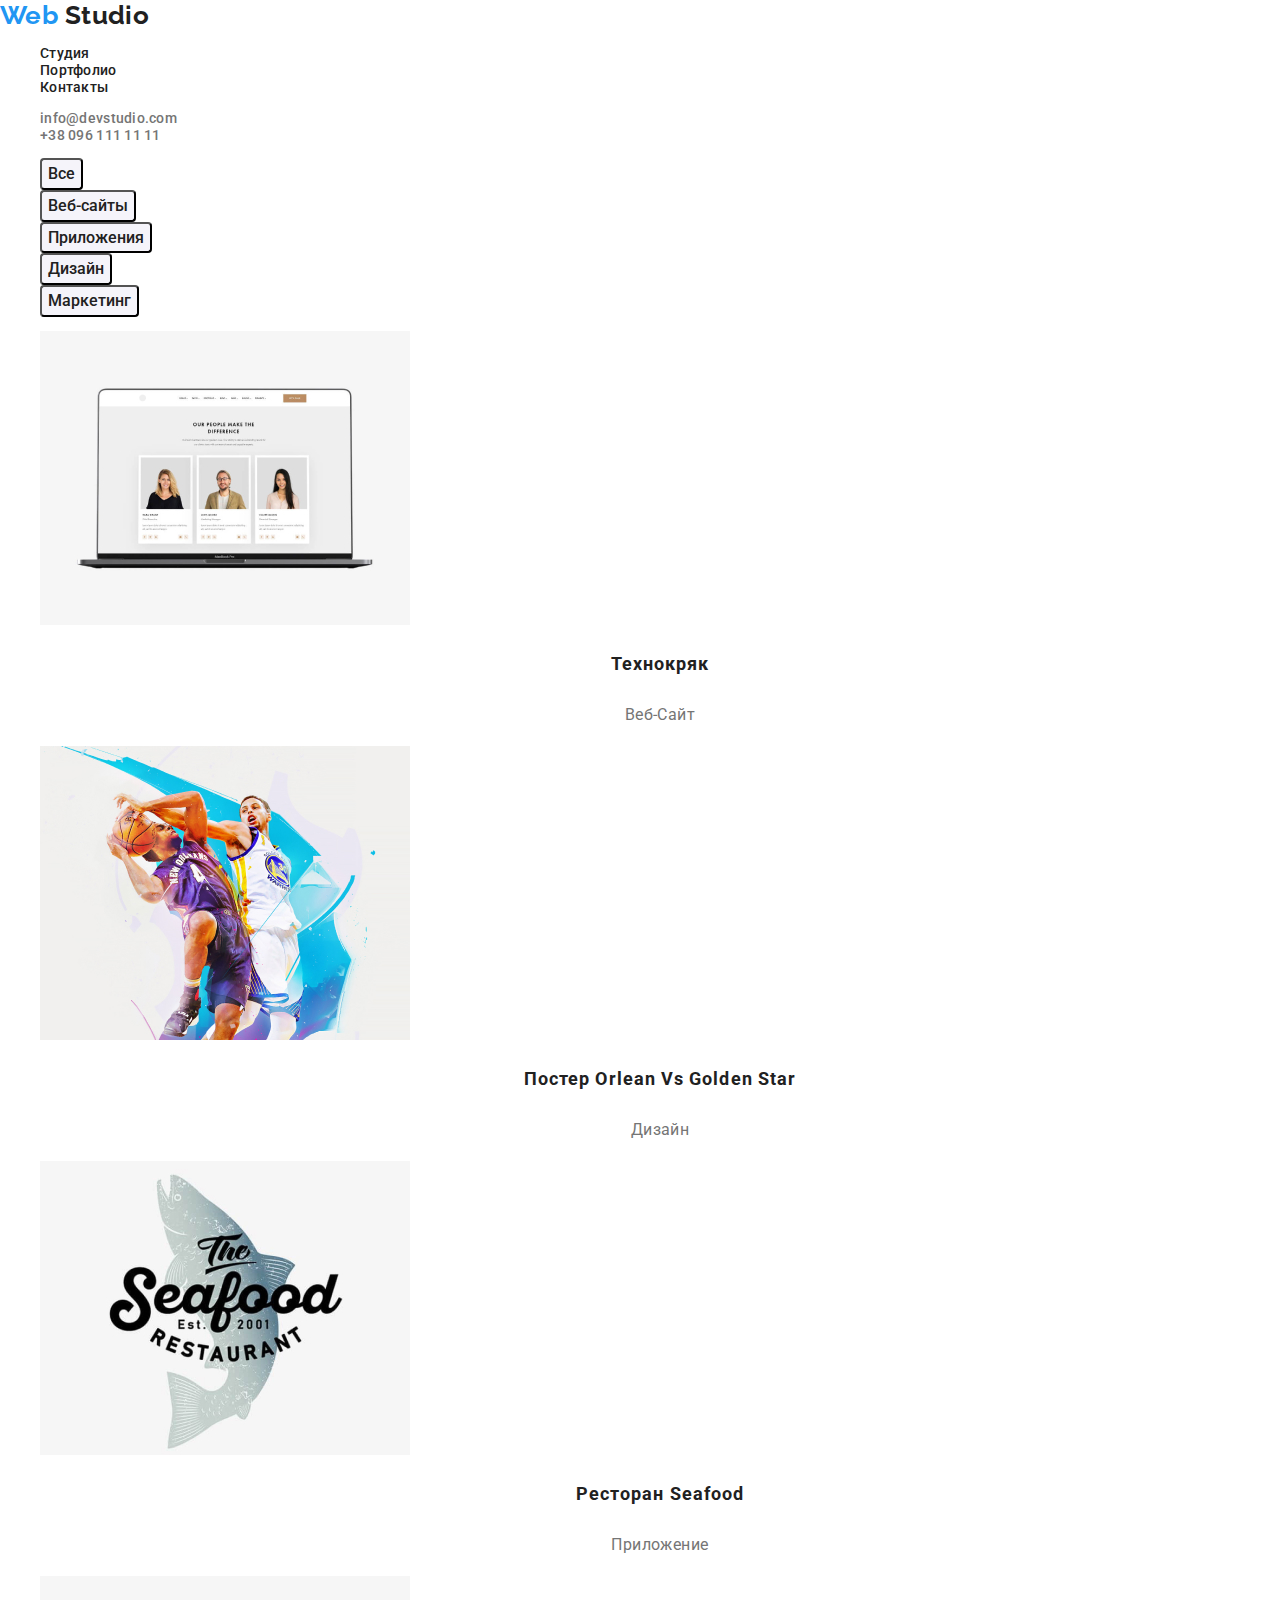
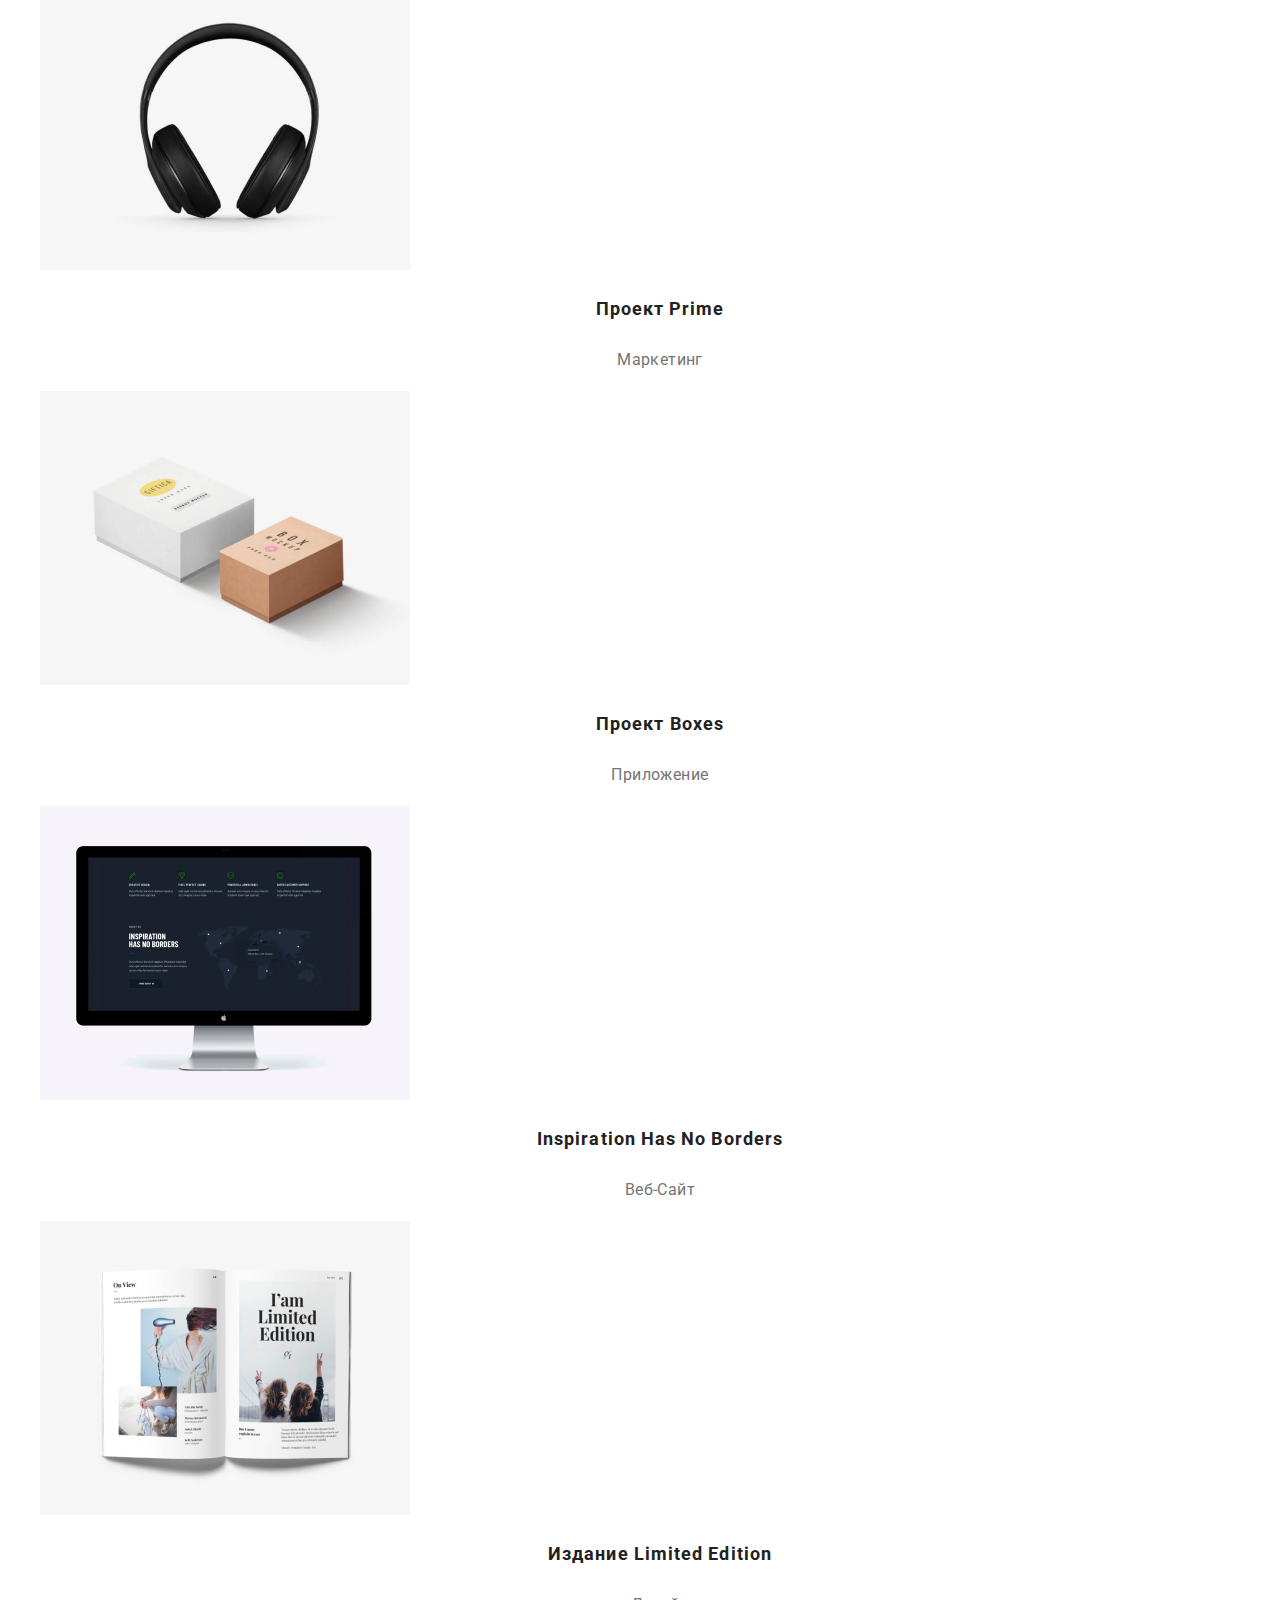
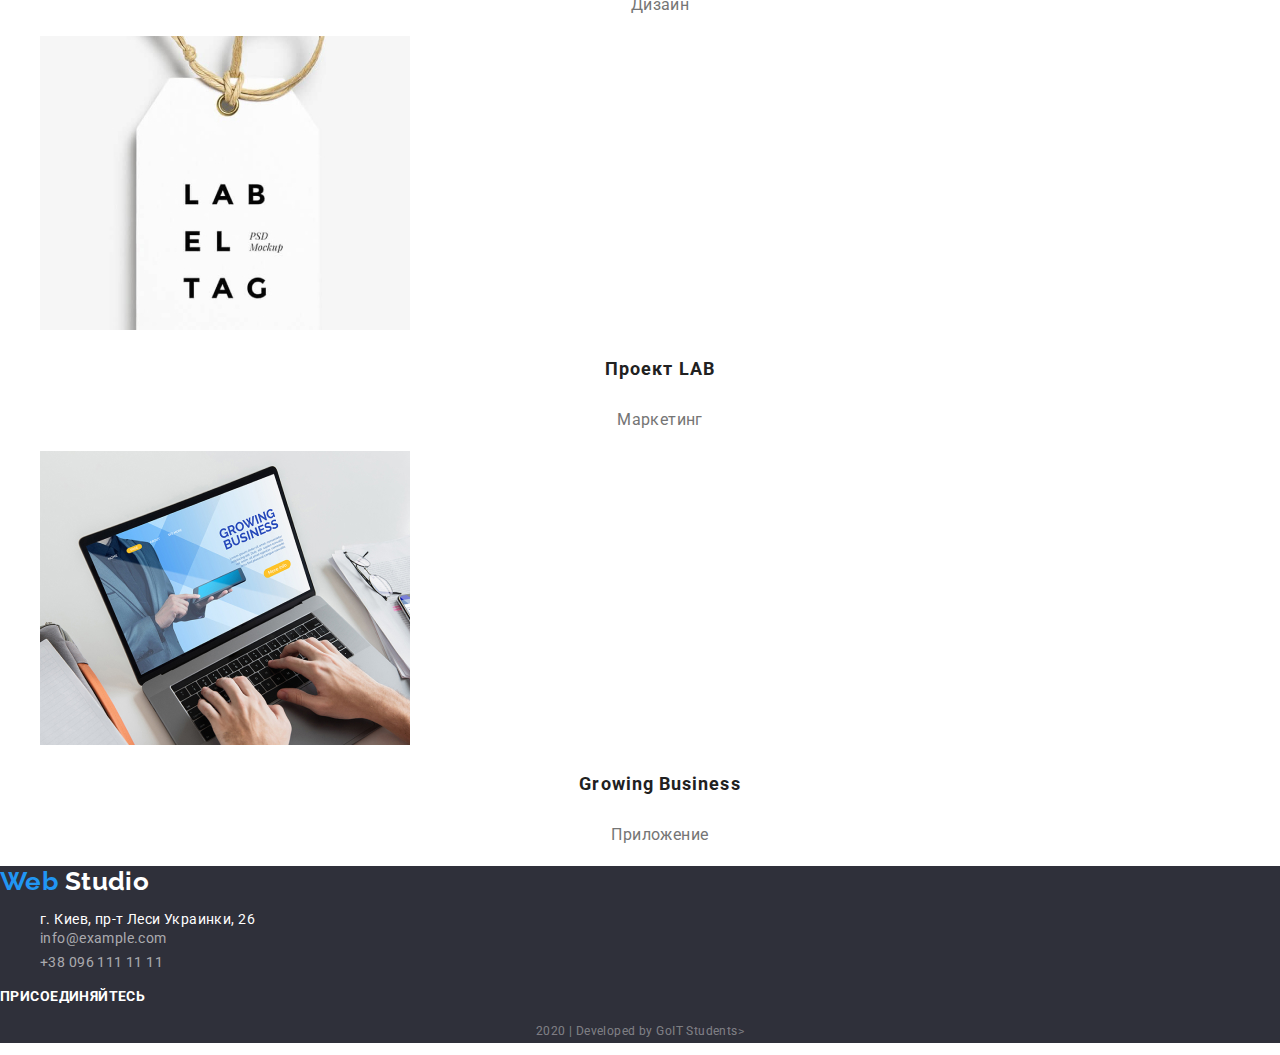
==== portfolio.html @ b961ce10 "Додає вихідну інформацію для створення сторінки" ====
<!DOCTYPE html>
<html lang="ru">
<head>
    <meta charset="UTF-8">
    <meta name="viewport" content="width=device-width, initial-scale=1.0">
    <title>Портфолио</title>
    <link href="https://fonts.googleapis.com/css2?family=Raleway:wght@700&family=Roboto:wght@400;500;700;900&display=swap" rel="stylesheet">
    <link rel="stylesheet" href="./css/normalize.css">
    <link rel="stylesheet" href="./css/styles.css">
</head>
<body>
    <!--header-->
    <header class="header">
        <nav class="navigation">
            <a class="text-logo link" href="./index.html" lang="en">
                Web <span class="text-logo-black">Studio</span>
            </a>
            <ul class="navigation-list list">
                <li>
                    <a class="navigation-list-item link" href="./index.html">Студия</a>
                </li>
                <li>
                    <a class="navigation-list-item link" href="./portfolio.html">Портфолио</a>
                </li>
                <li>
                    <a class="navigation-list-item link" href="">Контакты</a>
                </li>
            </ul>
        </nav>
        <address class="header-address">
            <ul class="header-address-list list">
                <li>
                    <a class="header-address-item link" href="mailto:info@devstudio.com" lang="en">info@devstudio.com</a>
                </li>
                <li>
                    <a class="header-address-item link" href="tel:+380961111111">+38 096 111 11 11</a>
                </li>
            </ul>       
        </address>
    </header>
    <main>
        <!--Портфолио-->
        <section class="portfolio">
            <h1 hidden>Портфолио</h1>
            <ul class="portfolio-btn-list list">
                <li class="portfolio-btn-list-item">
                    <button class="portfolio-btn link" type="button">Все</button>
                </li>
                <li class="portfolio-btn-list-item">
                    <button class="portfolio-btn link" type="button">Веб-сайты</button>
                </li>
                <li class="portfolio-btn-list-item">
                    <button class="portfolio-btn link" type="button">Приложения</button>
                </li>
                <li class="portfolio-btn-list-item">
                    <button class="portfolio-btn link" type="button">Дизайн</button>
                </li>
                <li class="portfolio-btn-list-item">
                    <button class="portfolio-btn link" type="button">Маркетинг</button>
                </li>
            </ul>
            <ul class="portfolio-main-list list">
                <li class="portfolio-main-list-item">
                    <img src="./images-portfolio/main/people.jpg" alt="Команда"/>
                    <p class="portfolio-main-list-item-title">Технокряк</p>
                    <p class="portfolio-main-description">Веб-сайт</p>
                </li>
                <li class="portfolio-main-list-item">
                    <img src="./images-portfolio/main/sport.jpg" alt="Спорт"/>
                    <p class="portfolio-main-list-item-title">Постер <span lang="en">Orlean vs Golden Star</span></p>
                    <p class="portfolio-main-description">Дизайн</p>
                </li>
                <li class="portfolio-main-list-item">
                    <img src="./images-portfolio/main/logo-fish.jpg" alt="Логотип ресторана"/>
                    <p class="portfolio-main-list-item-title">Ресторан <span lang="en">Seafood</span></p>
                    <p class="portfolio-main-description">Приложение</p>
                </li>
                <li class="portfolio-main-list-item">
                    <img src="./images-portfolio/main/headphone.jpg" alt="Наушники"/>
                    <p class="portfolio-main-list-item-title">Проект <span lang="en">Prime</span></p>
                    <p class="portfolio-main-description">Маркетинг</p>
                </li>
                <li class="portfolio-main-list-item">
                    <img src="./images-portfolio/main/boxes.jpg" alt="Коробки"/>
                    <p class="portfolio-main-list-item-title">Проект <span lang="en">Boxes</span></p>
                    <p class="portfolio-main-description">Приложение</p>
                </li>
                <li class="portfolio-main-list-item">
                    <img src="./images-portfolio/main/monitor.jpg" alt="Монитор"/>
                    <p class="portfolio-main-list-item-title" lang="en">Inspiration has no Borders</p>
                    <p class="portfolio-main-description">Веб-сайт</p>
                </li>
                <li class="portfolio-main-list-item">
                    <img src="./images-portfolio/main/book.jpg" alt="Книга"/>
                    <p class="portfolio-main-list-item-title">Издание <span lang="en">Limited Edition</span></p>
                    <p class="portfolio-main-description">Дизайн</p>
                </li>
                <li class="portfolio-main-list-item">
                    <img src="./images-portfolio/main/tag.jpg" alt="Бирка"/>
                    <p class="portfolio-main-list-item-title">Проект <span lang="en">LAB</span></p>
                    <p class="portfolio-main-description">Маркетинг</p>
                </li>
                <li class="portfolio-main-list-item">
                    <img src="./images-portfolio/main/notebook.jpg" alt="Ноутбук"/>
                    <p class="portfolio-main-list-item-title" lang="en">Growing Business</p>
                    <p class="portfolio-main-description">Приложение</p>
                </li>
            </ul>
        </section>
    </main>
    <!--footer-->
    <footer class="footer">
        <div>
            <nav class="footer-navigation">
                <a class="text-logo link" href="./index.html" lang="en">
                    Web <span class="text-logo-white">Studio</span>
                </a>
            </nav>
            <address class="footer-address">
                <ul class="footer-address-list list">
                    <li>
                        г. Киев, пр-т Леси Украинки, 26
                    </li>
                    <li>
                        <a class="footer-address-item link" href="mailto:info@example.com" lang="en">info@example.com</a>
                    </li>
                    <li>
                        <a class="footer-address-item link" href="tel:+380961111111">+38 096 111 11 11</a>
                    </li>
                </ul>
            </address>
        </div>
        <div>
            <p class="footer-social-title">присоединяйтесь</p>
            <ul class="footer-social-list list">
                <li>
                    <a class="social-links-item-link" href="" aria-label="иконка инстаграма"></a>
                </li>
                <li>
                    <a class="social-links-item-link" href="" aria-label="иконка твиттера"></a>
                </li>
                <li>
                    <a class="social-links-item-link" href="" aria-label="иконка фейсбука"></a>
                </li>
                <li>
                    <a class="social-links-item-link" href="" aria-label="иконка ликедина"></a>
                </li>
            </ul>
        </div>
        <p class="footer-basement">2020 | <span lang="en">Developed by GoIT Students</span>></p>        
    </footer>    
</body>
</html>
---- css/styles.css ----
:root {
    --main-font: 'Roboto', sans-serif;
    --description-color: #757575;
    --title-background-light-color: #ffffff;
    --title-dark-color: #212121;
    --accent-color: #2196F3;

}

body {
    background-color: var(--title-background-light-color);
    font-family: var(--main-font);
    font-size: 14px;
    letter-spacing: 0.03em;
    color: var(--description-color);
}

.link {
    text-decoration: none;
}

.list {
    list-style: none;
}

.link:hover,
.link:focus {
    color: var(--accent-color);
}


/* header */

.text-logo {
    font-family: Raleway;
    font-weight: bold;
    font-size: 26px;
    line-height: 1.19;    
    /* identical to box height */
    
    color: var(--accent-color);
}

.text-logo-black {
    color: var(--title-dark-color);
}

.text-logo-white {
    color: var(--title-background-light-color);
}

.navigation-list-item,
.header-address-item {
    font-weight: 500;
    font-style: normal;
    line-height: 1.14;
    letter-spacing: 0.02em;
}

.navigation-list-item {
    color: var(--title-dark-color);
}

.header-address-item {
    color: var(--description-color);
}


/* main */

/* hero */

.hero-title {
    font-weight: 900;
    font-size: 44px;
    line-height: 1.36;
    /* or 136% */
    text-align: center;
    letter-spacing: 0.06em;
    text-transform: uppercase;
    /* color: #ffffff; */
}

.hero-btn {
    font-weight: bold;
    font-size: 16px;
    line-height: 1.87;
    /* identical to box height, or 187% */
    display: flex;
    align-items: center;
    text-align: center;
    letter-spacing: 0.06em;

    background: #188CE8;
    color: var(--title-background-light-color);
}

/* features */

.features-description-title {
    font-weight: bold;
    line-height: 1.14;
    text-transform: uppercase;

    color: var(--title-dark-color);
}

.features-description {
    line-height: 1.71;
    /* or 171% */
}

/* specialization */

.specialization-title,
.team-title,
.customers-title  {
    font-weight: bold;
    font-size: 36px;
    line-height: 1.16;
    text-align: center;

    color: var(--title-dark-color);
}

.specialization-description {
    font-weight: bold;
    line-height: 1.14;
    text-align: center;
    text-transform: uppercase;

    /* color: #FFFFFF; */
}

/* team */

/* team-title подключено к .specialization-title */

.team-member,
.team-position {
    font-size: 16px;
    line-height: 1.18;
    /* identical to box height */
    text-align: center;
    text-transform: capitalize;
}

.team-member {
    font-weight: 500;
    
    color: var(--title-dark-color);
}

/* social-links-item ожидают следующего урока */


/* customers */

/* customers-title подключено к .specialization-title */


/* footer */

.footer {
    background-color: #2F303A;
}

/* text-logo link прописан в header */

.footer-address-list {
    font-style: normal;

    color: var(--title-background-light-color);
}

.footer-address-item {
    line-height: 1.71;
    /* or 171% */

    color: rgba(255, 255, 255, 0.6);
}

.footer-social-title {
    font-weight: bold;
    line-height: 1.14;
    text-transform: uppercase;

    color: var(--title-background-light-color);
}

.footer-basement {
    font-size: 12px;
    line-height: 2;
    /* or 200% */
    text-align: center;
        
    color: rgba(255, 255, 255, 0.4);
}

.portfolio-btn {
    font-weight: 500;
font-size: 16px;
line-height: 1.62;
/* identical to box height, or 162% */
text-align: center;

background: #F5F4FA;
border-radius: 4px;
color: var(--title-dark-color);
}

.portfolio-btn:hover,
.portfolio-btn:focus {
    background: var(--accent-color);
    color: var(--title-background-light-color);
}

.portfolio-main-list-item-title {
    font-weight: bold;
    font-size: 18px;
    line-height: 2;
    /* identical to box height, or 200% */
    letter-spacing: 0.06em;
    text-align: center;
    text-transform: capitalize;
    
    color: var(--title-dark-color);
}

.portfolio-main-description {
    font-size: 16px;
    line-height: 1.87;
    /* identical to box height, or 187% */
    text-align: center;
    text-transform: capitalize;
}
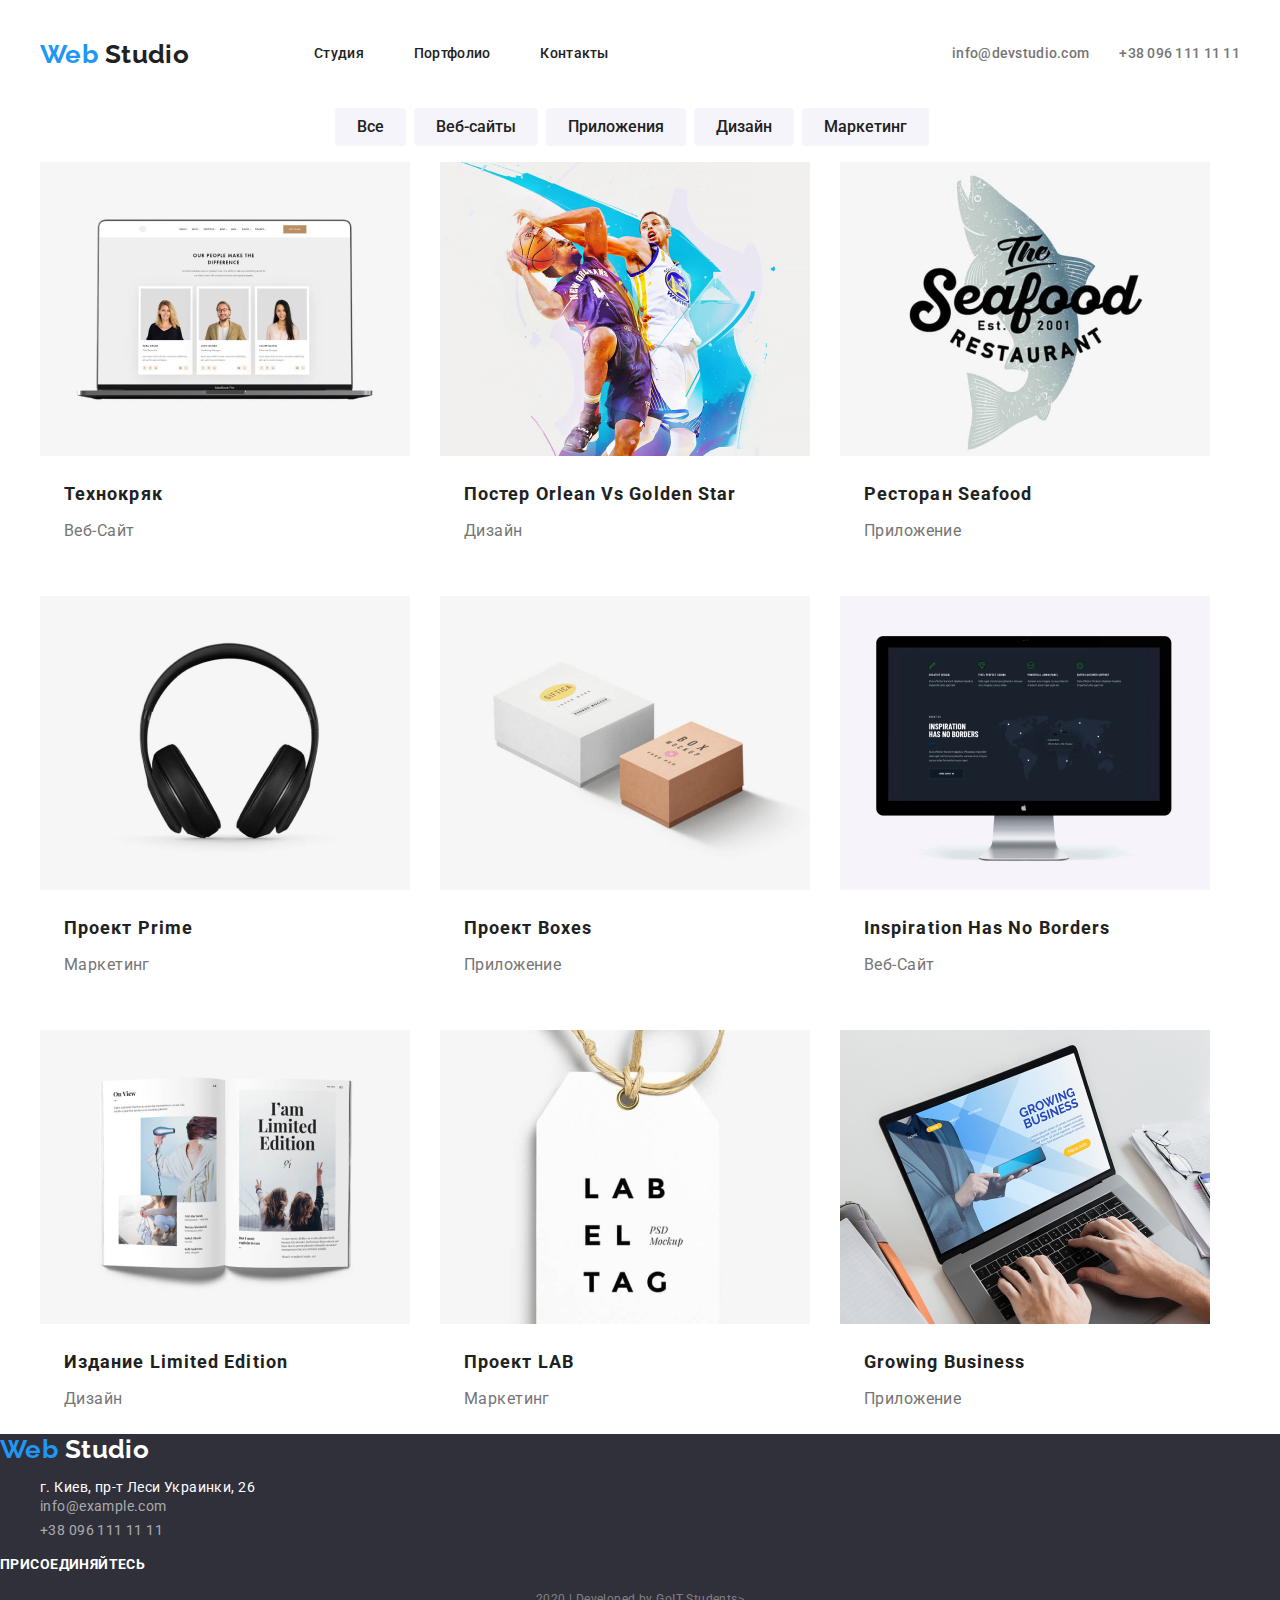
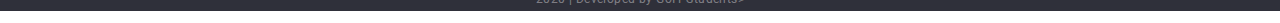
==== commit 8876bdeb: "Додає стилі до класу портфоліо" ====
--- a/portfolio.html
+++ b/portfolio.html
@@ -11,101 +11,109 @@
 <body>
     <!--header-->
     <header class="header">
-        <nav class="navigation">
-            <a class="text-logo link" href="./index.html" lang="en">
-                Web <span class="text-logo-black">Studio</span>
-            </a>
-            <ul class="navigation-list list">
-                <li>
-                    <a class="navigation-list-item link" href="./index.html">Студия</a>
-                </li>
-                <li>
-                    <a class="navigation-list-item link" href="./portfolio.html">Портфолио</a>
-                </li>
-                <li>
-                    <a class="navigation-list-item link" href="">Контакты</a>
-                </li>
-            </ul>
-        </nav>
-        <address class="header-address">
-            <ul class="header-address-list list">
-                <li>
-                    <a class="header-address-item link" href="mailto:info@devstudio.com" lang="en">info@devstudio.com</a>
-                </li>
-                <li>
-                    <a class="header-address-item link" href="tel:+380961111111">+38 096 111 11 11</a>
-                </li>
-            </ul>       
-        </address>
+        <div class="container">
+            <nav class="navigation">
+                <a class="text-logo link" href="./index.html" lang="en">
+                    Web <span class="text-logo-black">Studio</span>
+                </a>
+                <ul class="navigation-list list">
+                    <li class="navigation-list-item">
+                        <a class="navigation-list-item-link link" href="./index.html">Студия</a>
+                    </li>
+                    <li class="navigation-list-item">
+                        <a class="navigation-list-item-link link" href="./portfolio.html">Портфолио</a>
+                    </li>
+                    <li class="navigation-list-item">
+                        <a class="navigation-list-item-link link" href="">Контакты</a>
+                    </li>
+                </ul>
+            </nav>
+            <address class="header-address">
+                <div class="header-address-item-list">
+                    <ul class="header-address-list list">
+                        <li class="header-address-item">
+                            <a class="header-address-item-link link" href="mailto:info@devstudio.com" lang="en">info@devstudio.com</a>
+                        </li>
+                        <li class="header-address-item">
+                            <a class="header-address-item-link link" href="tel:+380961111111">+38 096 111 11 11</a>
+                        </li>
+                    </ul>
+                </div>                       
+            </address>
+        </div>        
     </header>
     <main>
         <!--Портфолио-->
         <section class="portfolio">
-            <h1 hidden>Портфолио</h1>
-            <ul class="portfolio-btn-list list">
-                <li class="portfolio-btn-list-item">
-                    <button class="portfolio-btn link" type="button">Все</button>
-                </li>
-                <li class="portfolio-btn-list-item">
-                    <button class="portfolio-btn link" type="button">Веб-сайты</button>
-                </li>
-                <li class="portfolio-btn-list-item">
-                    <button class="portfolio-btn link" type="button">Приложения</button>
-                </li>
-                <li class="portfolio-btn-list-item">
-                    <button class="portfolio-btn link" type="button">Дизайн</button>
-                </li>
-                <li class="portfolio-btn-list-item">
-                    <button class="portfolio-btn link" type="button">Маркетинг</button>
-                </li>
-            </ul>
-            <ul class="portfolio-main-list list">
-                <li class="portfolio-main-list-item">
-                    <img src="./images-portfolio/main/people.jpg" alt="Команда"/>
-                    <p class="portfolio-main-list-item-title">Технокряк</p>
-                    <p class="portfolio-main-description">Веб-сайт</p>
-                </li>
-                <li class="portfolio-main-list-item">
-                    <img src="./images-portfolio/main/sport.jpg" alt="Спорт"/>
-                    <p class="portfolio-main-list-item-title">Постер <span lang="en">Orlean vs Golden Star</span></p>
-                    <p class="portfolio-main-description">Дизайн</p>
-                </li>
-                <li class="portfolio-main-list-item">
-                    <img src="./images-portfolio/main/logo-fish.jpg" alt="Логотип ресторана"/>
-                    <p class="portfolio-main-list-item-title">Ресторан <span lang="en">Seafood</span></p>
-                    <p class="portfolio-main-description">Приложение</p>
-                </li>
-                <li class="portfolio-main-list-item">
-                    <img src="./images-portfolio/main/headphone.jpg" alt="Наушники"/>
-                    <p class="portfolio-main-list-item-title">Проект <span lang="en">Prime</span></p>
-                    <p class="portfolio-main-description">Маркетинг</p>
-                </li>
-                <li class="portfolio-main-list-item">
-                    <img src="./images-portfolio/main/boxes.jpg" alt="Коробки"/>
-                    <p class="portfolio-main-list-item-title">Проект <span lang="en">Boxes</span></p>
-                    <p class="portfolio-main-description">Приложение</p>
-                </li>
-                <li class="portfolio-main-list-item">
-                    <img src="./images-portfolio/main/monitor.jpg" alt="Монитор"/>
-                    <p class="portfolio-main-list-item-title" lang="en">Inspiration has no Borders</p>
-                    <p class="portfolio-main-description">Веб-сайт</p>
-                </li>
-                <li class="portfolio-main-list-item">
-                    <img src="./images-portfolio/main/book.jpg" alt="Книга"/>
-                    <p class="portfolio-main-list-item-title">Издание <span lang="en">Limited Edition</span></p>
-                    <p class="portfolio-main-description">Дизайн</p>
-                </li>
-                <li class="portfolio-main-list-item">
-                    <img src="./images-portfolio/main/tag.jpg" alt="Бирка"/>
-                    <p class="portfolio-main-list-item-title">Проект <span lang="en">LAB</span></p>
-                    <p class="portfolio-main-description">Маркетинг</p>
-                </li>
-                <li class="portfolio-main-list-item">
-                    <img src="./images-portfolio/main/notebook.jpg" alt="Ноутбук"/>
-                    <p class="portfolio-main-list-item-title" lang="en">Growing Business</p>
-                    <p class="portfolio-main-description">Приложение</p>
-                </li>
-            </ul>
+            <div class="container">
+                <h1 hidden>Портфолио</h1>
+                <div class="portfolio-list-btn">
+                    <ul class="portfolio-btn-list list">
+                        <li class="portfolio-btn-list-item">
+                            <button class="portfolio-btn link" type="button">Все</button>
+                        </li>
+                        <li class="portfolio-btn-list-item">
+                            <button class="portfolio-btn link" type="button">Веб-сайты</button>
+                        </li>
+                        <li class="portfolio-btn-list-item">
+                            <button class="portfolio-btn link" type="button">Приложения</button>
+                        </li>
+                        <li class="portfolio-btn-list-item">
+                            <button class="portfolio-btn link" type="button">Дизайн</button>
+                        </li>
+                        <li class="portfolio-btn-list-item">
+                            <button class="portfolio-btn link" type="button">Маркетинг</button>
+                        </li>
+                    </ul>
+                </div>            
+                <ul class="portfolio-main-list list">
+                    <li class="portfolio-main-list-item">
+                        <img src="./images-portfolio/main/people.jpg" alt="Команда"/>
+                        <p class="portfolio-main-list-item-title">Технокряк</p>
+                        <p class="portfolio-main-description">Веб-сайт</p>
+                    </li>
+                    <li class="portfolio-main-list-item">
+                        <img src="./images-portfolio/main/sport.jpg" alt="Спорт"/>
+                        <p class="portfolio-main-list-item-title">Постер <span lang="en">Orlean vs Golden Star</span></p>
+                        <p class="portfolio-main-description">Дизайн</p>
+                    </li>
+                    <li class="portfolio-main-list-item">
+                        <img src="./images-portfolio/main/logo-fish.jpg" alt="Логотип ресторана"/>
+                        <p class="portfolio-main-list-item-title">Ресторан <span lang="en">Seafood</span></p>
+                        <p class="portfolio-main-description">Приложение</p>
+                    </li>
+                    <li class="portfolio-main-list-item">
+                        <img src="./images-portfolio/main/headphone.jpg" alt="Наушники"/>
+                        <p class="portfolio-main-list-item-title">Проект <span lang="en">Prime</span></p>
+                        <p class="portfolio-main-description">Маркетинг</p>
+                    </li>
+                    <li class="portfolio-main-list-item">
+                        <img src="./images-portfolio/main/boxes.jpg" alt="Коробки"/>
+                        <p class="portfolio-main-list-item-title">Проект <span lang="en">Boxes</span></p>
+                        <p class="portfolio-main-description">Приложение</p>
+                    </li>
+                    <li class="portfolio-main-list-item">
+                        <img src="./images-portfolio/main/monitor.jpg" alt="Монитор"/>
+                        <p class="portfolio-main-list-item-title" lang="en">Inspiration has no Borders</p>
+                        <p class="portfolio-main-description">Веб-сайт</p>
+                    </li>
+                    <li class="portfolio-main-list-item">
+                        <img src="./images-portfolio/main/book.jpg" alt="Книга"/>
+                        <p class="portfolio-main-list-item-title">Издание <span lang="en">Limited Edition</span></p>
+                        <p class="portfolio-main-description">Дизайн</p>
+                    </li>
+                    <li class="portfolio-main-list-item">
+                        <img src="./images-portfolio/main/tag.jpg" alt="Бирка"/>
+                        <p class="portfolio-main-list-item-title">Проект <span lang="en">LAB</span></p>
+                        <p class="portfolio-main-description">Маркетинг</p>
+                    </li>
+                    <li class="portfolio-main-list-item">
+                        <img src="./images-portfolio/main/notebook.jpg" alt="Ноутбук"/>
+                        <p class="portfolio-main-list-item-title" lang="en">Growing Business</p>
+                        <p class="portfolio-main-description">Приложение</p>
+                    </li>
+                </ul>
+            </div>            
         </section>
     </main>
     <!--footer-->
--- a/css/styles.css
+++ b/css/styles.css
@@ -15,6 +15,20 @@
     color: var(--description-color);
 }
 
+.title {
+    font-weight: bold;
+    font-size: 36px;
+    line-height: 1.16;
+    text-align: center;
+    margin-bottom: 50px;
+
+    color: var(--title-dark-color);
+}
+
+img {
+    display: block;
+}
+
 .link {
     text-decoration: none;
 }
@@ -28,8 +42,35 @@
     color: var(--accent-color);
 }
 
+.container {
+    width: 1200px;
+    padding-left: 15px;
+    padding-right: 15px;
+    margin-left: auto;
+    margin-right: auto;
+
+}
+
+
+
 
 /* header */
+
+.header .container,
+.navigation,
+.navigation-list,
+.header-address-list {
+    display: flex;
+    align-items: center;
+}
+
+.navigation-list-item:not(:last-child) {
+    margin-right: 50px;
+}
+
+.header-address {
+    margin-left: auto;
+}
 
 .text-logo {
     font-family: Raleway;
@@ -39,9 +80,11 @@
     /* identical to box height */
     
     color: var(--accent-color);
-}
-
-.text-logo-black {
+    margin-right: 85px;
+}
+
+.text-logo-black,
+.navigation-list-item-link {
     color: var(--title-dark-color);
 }
 
@@ -49,19 +92,22 @@
     color: var(--title-background-light-color);
 }
 
-.navigation-list-item,
-.header-address-item {
+.navigation-list-item-link,
+.header-address-item-link {
+    display: block;
     font-weight: 500;
     font-style: normal;
     line-height: 1.14;
     letter-spacing: 0.02em;
-}
-
-.navigation-list-item {
-    color: var(--title-dark-color);
-}
-
-.header-address-item {
+    padding-top: 32px;
+    padding-bottom: 32px;
+}
+
+.header-address-item:not(:last-child) {
+    margin-right: 30px;
+}
+
+.header-address-item-link {
     color: var(--description-color);
 }
 
@@ -69,15 +115,29 @@
 /* main */
 
 /* hero */
+
+.hero {
+    text-align: center;
+    width: 1600px;
+    height: 600px;
+}
+
 
 .hero-title {
     font-weight: 900;
     font-size: 44px;
     line-height: 1.36;
     /* or 136% */
+
+    width: 696px;
+    height: 120px;
+    margin-left: auto;
+    margin-right: auto;
+    padding-top: 200px;
     text-align: center;
     letter-spacing: 0.06em;
     text-transform: uppercase;
+    
     /* color: #ffffff; */
 }
 
@@ -86,22 +146,50 @@
     font-size: 16px;
     line-height: 1.87;
     /* identical to box height, or 187% */
+    
+    text-align: center;
+    position: relative;
+    margin-top: 30px;
+    letter-spacing: 0.06em;
+    border: none;
+        
+    background: #188CE8;
+    color: var(--title-background-light-color);
+}
+
+.hero-btn:hover {
+    border: none;
+}
+
+/* features */
+
+.features-list {
     display: flex;
-    align-items: center;
-    text-align: center;
-    letter-spacing: 0.06em;
-
-    background: #188CE8;
-    color: var(--title-background-light-color);
-}
-
-/* features */
+}
+
+.features-list-item {
+    width: 270px;
+    height: 251px;
+}
+
+.features-list-item-picture {
+    margin-bottom: 30px;
+}
+
+.features-picture {
+    font-size: 0px;
+    padding: 25px 100px;
+}
+
+.features-list-item:not(:last-child) {
+    margin-right: 30px;
+}
 
 .features-description-title {
     font-weight: bold;
     line-height: 1.14;
     text-transform: uppercase;
-
+    margin-bottom: 10px;
     color: var(--title-dark-color);
 }
 
@@ -112,17 +200,6 @@
 
 /* specialization */
 
-.specialization-title,
-.team-title,
-.customers-title  {
-    font-weight: bold;
-    font-size: 36px;
-    line-height: 1.16;
-    text-align: center;
-
-    color: var(--title-dark-color);
-}
-
 .specialization-description {
     font-weight: bold;
     line-height: 1.14;
@@ -136,6 +213,9 @@
 
 /* team-title подключено к .specialization-title */
 
+.team {
+    background-color: #E5E5E5;
+}
 .team-member,
 .team-position {
     font-size: 16px;
@@ -197,16 +277,42 @@
     color: rgba(255, 255, 255, 0.4);
 }
 
+/*--porfolio--*/
+
+.portfolio-list-btn {
+    width: 611px;
+    height: 54px;    
+    margin-left: auto;
+    margin-right: auto;
+}
+
+.portfolio-btn-list,
+.portfolio-main-list {
+    display: flex;
+    padding-left: 0px;
+    margin: 0px;
+}
+
+.portfolio-main-list {
+    flex-wrap: wrap;
+}
+
+.portfolio-btn-list-item:not(:last-child) {
+    margin-right: 8px;
+}
+
 .portfolio-btn {
     font-weight: 500;
-font-size: 16px;
-line-height: 1.62;
-/* identical to box height, or 162% */
-text-align: center;
-
-background: #F5F4FA;
-border-radius: 4px;
-color: var(--title-dark-color);
+    font-size: 16px;
+    line-height: 1.62;
+    /* identical to box height, or 162% */
+    text-align: center;
+    padding: 6px 22px;    
+
+    background: #F5F4FA;
+    border-radius: 4px;
+    border: 0px;
+    color: var(--title-dark-color);
 }
 
 .portfolio-btn:hover,
@@ -214,6 +320,22 @@
     background: var(--accent-color);
     color: var(--title-background-light-color);
 }
+
+.portfolio-main-list-item {
+    width: 370px;
+    height: 404px;
+    margin-right: 30px;
+    margin-bottom: 30px;
+}
+
+.portfolio-main-list-item:nth-child(3n) {
+    margin-right: 0px;
+}
+
+.portfolio-main-list-item:nth-last-child(-n + 3) {
+    margin-bottom: 0px;
+}
+
 
 .portfolio-main-list-item-title {
     font-weight: bold;
@@ -221,8 +343,9 @@
     line-height: 2;
     /* identical to box height, or 200% */
     letter-spacing: 0.06em;
-    text-align: center;
     text-transform: capitalize;
+    margin-top: 20px;
+    margin-bottom: 0px;
     
     color: var(--title-dark-color);
 }
@@ -231,6 +354,14 @@
     font-size: 16px;
     line-height: 1.87;
     /* identical to box height, or 187% */
-    text-align: center;
     text-transform: capitalize;
+    margin-top: 4px;
+    margin-bottom: 20px;
+}
+
+.portfolio-main-list-item-title,
+.portfolio-main-description {
+   text-align: left;
+   margin-left: 24px;
+   margin-right: 24px;
 }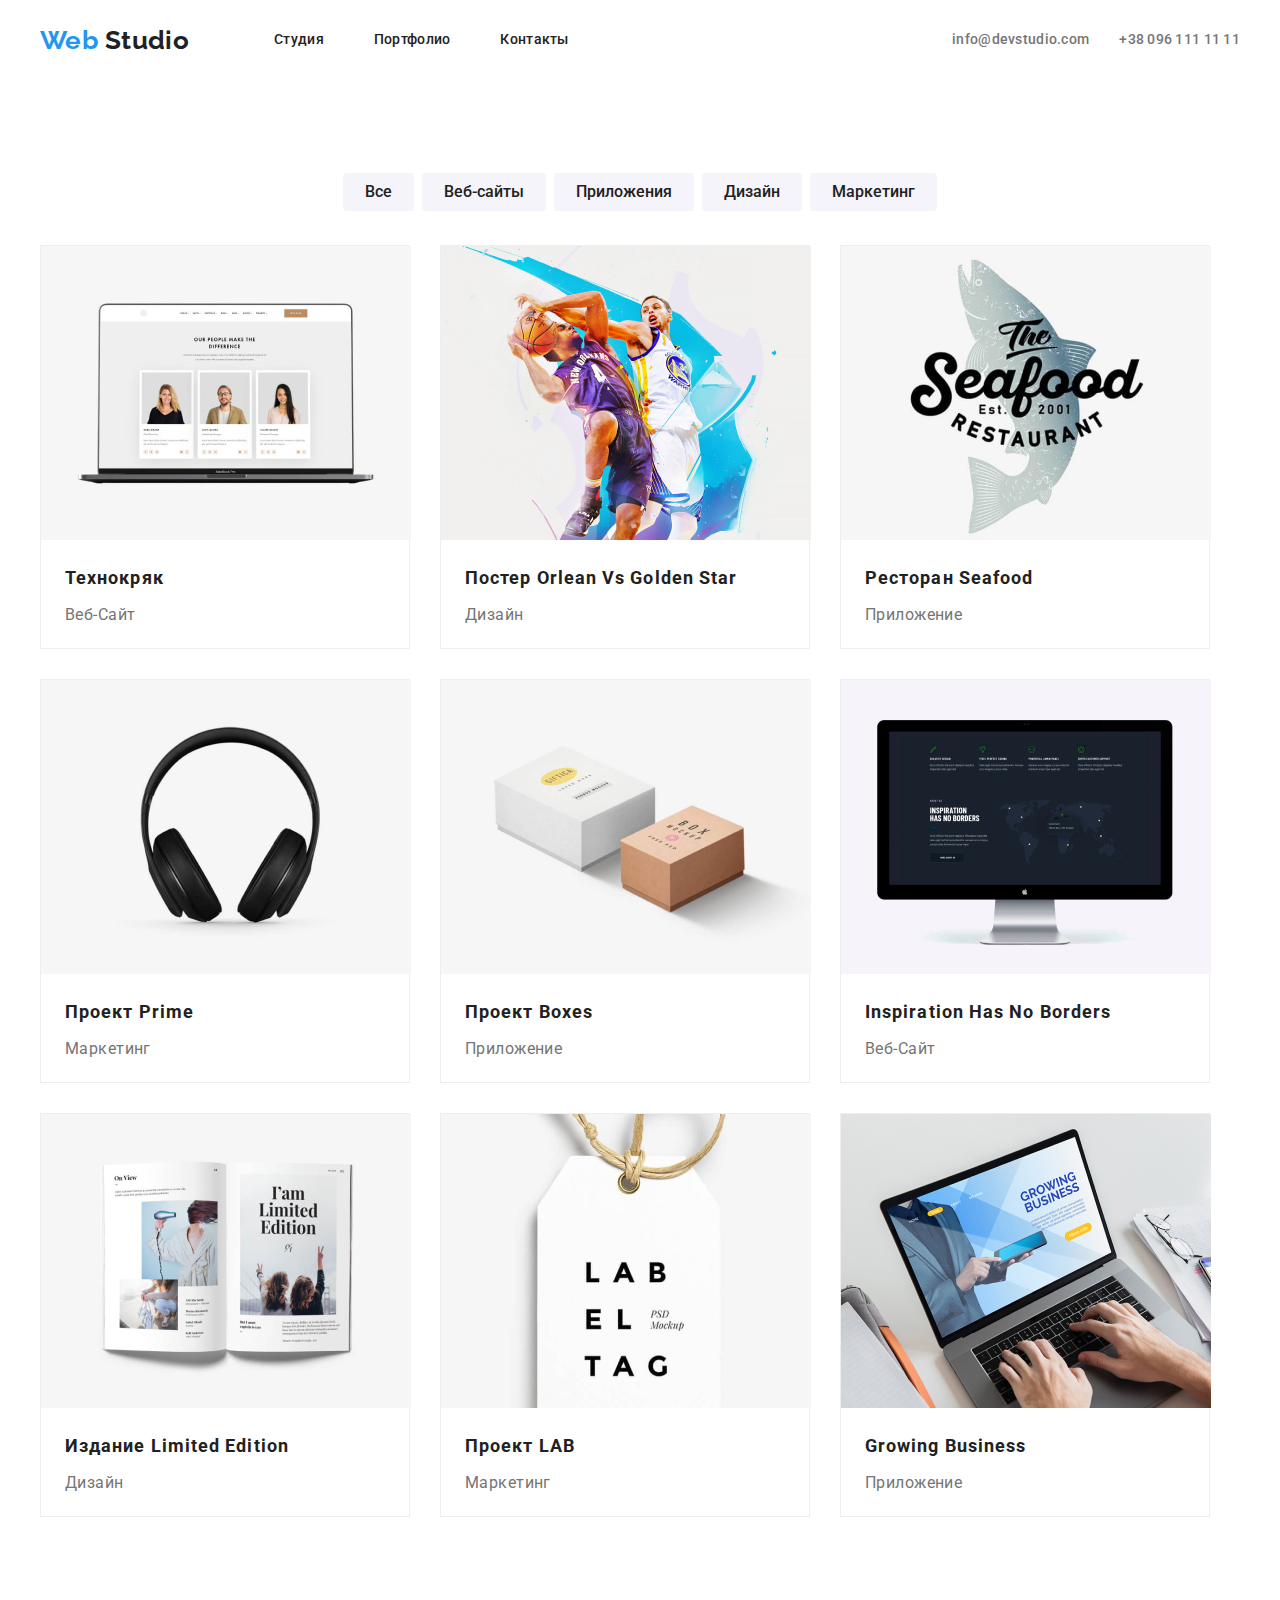
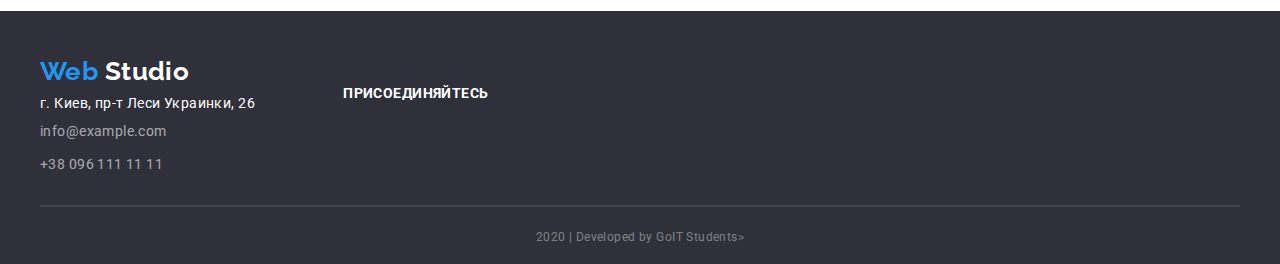
==== commit 5e5d9edf: "Вирівнює футер" ====
--- a/portfolio.html
+++ b/portfolio.html
@@ -118,44 +118,49 @@
     </main>
     <!--footer-->
     <footer class="footer">
-        <div>
-            <nav class="footer-navigation">
-                <a class="text-logo link" href="./index.html" lang="en">
-                    Web <span class="text-logo-white">Studio</span>
-                </a>
-            </nav>
-            <address class="footer-address">
-                <ul class="footer-address-list list">
-                    <li>
-                        г. Киев, пр-т Леси Украинки, 26
-                    </li>
-                    <li>
-                        <a class="footer-address-item link" href="mailto:info@example.com" lang="en">info@example.com</a>
-                    </li>
-                    <li>
-                        <a class="footer-address-item link" href="tel:+380961111111">+38 096 111 11 11</a>
-                    </li>
-                </ul>
-            </address>
-        </div>
-        <div>
-            <p class="footer-social-title">присоединяйтесь</p>
-            <ul class="footer-social-list list">
-                <li>
-                    <a class="social-links-item-link" href="" aria-label="иконка инстаграма"></a>
-                </li>
-                <li>
-                    <a class="social-links-item-link" href="" aria-label="иконка твиттера"></a>
-                </li>
-                <li>
-                    <a class="social-links-item-link" href="" aria-label="иконка фейсбука"></a>
-                </li>
-                <li>
-                    <a class="social-links-item-link" href="" aria-label="иконка ликедина"></a>
-                </li>
-            </ul>
-        </div>
-        <p class="footer-basement">2020 | <span lang="en">Developed by GoIT Students</span>></p>        
+        <div class="container">
+            <div class="footer-navigation-social">
+                <div class="footer-navigation-social-list">
+                    <nav class="footer-navigation">
+                        <a class="text-logo link" href="./index.html" lang="en">
+                            Web <span class="text-logo-white">Studio</span>
+                        </a>
+                    </nav>
+                    <address class="footer-address">
+                        <ul class="footer-address-list list">
+                            <li class="footer-address-list-item">
+                                г. Киев, пр-т Леси Украинки, 26
+                            </li>
+                            <li class="footer-address-list-item">
+                                <a class="footer-address-item link" href="mailto:info@example.com" lang="en">info@example.com</a>
+                            </li>
+                            <li class="footer-address-list-item">
+                                <a class="footer-address-item link" href="tel:+380961111111">+38 096 111 11 11</a>
+                            </li>
+                        </ul>
+                    </address>
+                </div>
+                <div class="footer-navigation-social-list">
+                    <p class="footer-social-title">присоединяйтесь</p>
+                    <ul class="footer-social-list social-links-list list">
+                        <li class="social-links-list-item">
+                            <a class="social-links-item-link" href="" aria-label="иконка инстаграма"></a>
+                        </li>
+                        <li class="social-links-list-item">
+                            <a class="social-links-item-link" href="" aria-label="иконка твиттера"></a>
+                        </li>
+                        <li class="social-links-list-item">
+                            <a class="social-links-item-link" href="" aria-label="иконка фейсбука"></a>
+                        </li>
+                        <li class="social-links-list-item">
+                            <a class="social-links-item-link" href="" aria-label="иконка ликедина"></a>
+                        </li>
+                    </ul>
+                </div>
+            </div>
+            <div class="footer-line"></div>
+            <p class="footer-basement">2020 | <span lang="en">Developed by GoIT Students</span>></p>
+        </div>        
     </footer>    
 </body>
 </html>--- a/css/styles.css
+++ b/css/styles.css
@@ -4,6 +4,12 @@
     --title-background-light-color: #ffffff;
     --title-dark-color: #212121;
     --accent-color: #2196F3;
+    --background-button-hero-color: #188CE8;
+    --background-button-portfolio-color: #F5F4FA;
+    --background-footer-color: #2F303A;
+    --background-team-color: #E5E5E5;
+    --footer-basement-color: rgba(255, 255, 255, 0.4);
+    --footer-address-item-color: rgba(255, 255, 255, 0.6);
 
 }
 
@@ -20,7 +26,7 @@
     font-size: 36px;
     line-height: 1.16;
     text-align: center;
-    margin-bottom: 50px;
+    /*margin-bottom: 50px;*/
 
     color: var(--title-dark-color);
 }
@@ -35,6 +41,7 @@
 
 .list {
     list-style: none;
+    padding-left: 0px;
 }
 
 .link:hover,
@@ -48,10 +55,43 @@
     padding-right: 15px;
     margin-left: auto;
     margin-right: auto;
-
-}
-
-
+}
+
+.main-section {
+    margin-bottom: 94px;
+    /*padding-top: 94px;
+    padding-bottom: 94px;*/
+
+}
+
+.specialization-title,
+.specialization-list-item,
+.team-title,
+.team-member,
+.team-position,
+.customers-title {
+    margin-top: 0px;
+}
+
+.social-links-list {
+    width: 206px;
+    height: 44px;
+    display: flex;    
+    margin: 0px auto;
+}
+
+.social-links-list-item:not(:last-child) {
+    margin-right: 10px;
+}
+
+/*-всі праві відступи по 30 пікселів для списків-*/
+.header-address-item:not(:last-child),
+.features-list-item:not(:last-child),
+.specialization-list-item:not(:last-child),
+.team-list-item:not(:last-child),
+.customers-title-list-item:not(:last-child) {
+    margin-right: 30px;
+}
 
 
 /* header */
@@ -62,6 +102,11 @@
 .header-address-list {
     display: flex;
     align-items: center;
+}
+
+.navigation-list,
+.header-address-list {
+    margin: 0px;
 }
 
 .navigation-list-item:not(:last-child) {
@@ -103,10 +148,6 @@
     padding-bottom: 32px;
 }
 
-.header-address-item:not(:last-child) {
-    margin-right: 30px;
-}
-
 .header-address-item-link {
     color: var(--description-color);
 }
@@ -114,6 +155,7 @@
 
 /* main */
 
+
 /* hero */
 
 .hero {
@@ -121,7 +163,6 @@
     width: 1600px;
     height: 600px;
 }
-
 
 .hero-title {
     font-weight: 900;
@@ -131,8 +172,7 @@
 
     width: 696px;
     height: 120px;
-    margin-left: auto;
-    margin-right: auto;
+    margin: 0px auto;
     padding-top: 200px;
     text-align: center;
     letter-spacing: 0.06em;
@@ -141,19 +181,22 @@
     /* color: #ffffff; */
 }
 
+.hero-button {
+    padding-top: 30px;
+}
+
 .hero-btn {
+    width: 200px;
+    height: 50px;
     font-weight: bold;
     font-size: 16px;
     line-height: 1.87;
     /* identical to box height, or 187% */
-    
-    text-align: center;
-    position: relative;
-    margin-top: 30px;
+    text-align: center;
     letter-spacing: 0.06em;
     border: none;
         
-    background: #188CE8;
+    background: var(--background-button-hero-color);
     color: var(--title-background-light-color);
 }
 
@@ -161,10 +204,12 @@
     border: none;
 }
 
+
 /* features */
 
 .features-list {
     display: flex;
+    margin: 0px;
 }
 
 .features-list-item {
@@ -173,49 +218,97 @@
 }
 
 .features-list-item-picture {
-    margin-bottom: 30px;
+    padding: 25px 100px;
+    
+    background: #F5F4FA;
+    border-radius: 4px;
 }
 
 .features-picture {
     font-size: 0px;
-    padding: 25px 100px;
-}
-
-.features-list-item:not(:last-child) {
-    margin-right: 30px;
 }
 
 .features-description-title {
     font-weight: bold;
     line-height: 1.14;
     text-transform: uppercase;
-    margin-bottom: 10px;
+    margin-top: 30px;
+    margin-bottom: 0px;
     color: var(--title-dark-color);
 }
 
 .features-description {
+    margin: 0px;
+    padding-top: 10px;
     line-height: 1.71;
     /* or 171% */
 }
 
+
 /* specialization */
 
-.specialization-description {
+.specialization .container {
+    height: 386px;
+}
+
+.specialization-title {
+    margin-bottom: 50px;
+}
+
+.specialization-list {
+    display: flex;
+    margin: 0px;
+}
+
+.specialization-list-item {
+    width: 370px;
+    height: 294px;
+    margin-bottom: 0px;
+}
+
+/*.specialization-description {
     font-weight: bold;
     line-height: 1.14;
     text-align: center;
     text-transform: uppercase;
-
     /* color: #FFFFFF; */
-}
+
+
 
 /* team */
 
 /* team-title подключено к .specialization-title */
 
 .team {
-    background-color: #E5E5E5;
-}
+    background-color: var(--background-team-color);
+    height: 514px;
+    padding-top: 94px;
+    padding-bottom: 94px;
+}
+
+.team-title {
+    margin-bottom: 50px;
+}
+
+.team-list {
+    width: 1170px;
+    height: 422px;
+    display: flex;
+    margin: 0px auto;
+}
+
+.team-item {
+    margin-bottom: 30px;
+}
+
+.team-list-item {
+    width: 270px;
+    height: 422px;
+    background-color: var(--title-background-light-color);
+    box-shadow: 0px 2px 1px rgba(0, 0, 0, 0.2), 0px 1px 1px rgba(0, 0, 0, 0.14), 0px 1px 3px rgba(0, 0, 0, 0.12);
+    border-radius: 0px 0px 4px 4px;
+}
+
 .team-member,
 .team-position {
     font-size: 16px;
@@ -227,28 +320,90 @@
 
 .team-member {
     font-weight: 500;
+    margin-bottom: 10px;
     
     color: var(--title-dark-color);
 }
 
+.team-social-list {
+    padding-bottom: 24px;
+}
+
+.team-position {
+    margin-bottom: 16px;
+}
+
+
+
 /* social-links-item ожидают следующего урока */
 
 
 /* customers */
 
+.customers .container {
+    height: 182px;
+}
+
+.customers-title-list {
+    display: flex;
+    margin: 0px;
+}
+
+.customers-title-list-item {    
+    border: 1px solid #AFB1B8;
+    box-sizing: border-box;
+    border-radius: 4px;
+}
+
+.customers-title {
+    margin-bottom: 50px;
+}
+
+.customers-link {
+    display: flex;
+    justify-content: center;
+    align-items: center;
+    width: 170px;
+    height: 90px;    
+}
+
 /* customers-title подключено к .specialization-title */
 
 
 /* footer */
 
 .footer {
-    background-color: #2F303A;
+    background-color: var(--background-footer-color);
+}
+
+.footer .container {
+    height: 253px;
+}
+
+.footer-navigation-social {
+    display: flex;
+    align-items: center;
+    padding-top: 45px;
+    /* вирівняється коли будуть додані іконкі */
+}
+
+.footer-navigation-social-list:not(:last-child) {
+    margin-right: 69px;
+}
+
+.footer-navigation {
+    margin-bottom: 8px;
+}
+
+.footer-address-list-item:not(:last-child) {
+    margin-bottom: 9px;
 }
 
 /* text-logo link прописан в header */
 
 .footer-address-list {
     font-style: normal;
+    margin: 0px;
 
     color: var(--title-background-light-color);
 }
@@ -257,7 +412,7 @@
     line-height: 1.71;
     /* or 171% */
 
-    color: rgba(255, 255, 255, 0.6);
+    color: var(--footer-address-item-color);
 }
 
 .footer-social-title {
@@ -268,28 +423,42 @@
     color: var(--title-background-light-color);
 }
 
+.footer-line {
+    height: 0px;
+    margin-top: 28px;
+    margin-bottom: 18px;
+    border: 1px solid rgba(255, 255, 255, 0.1);
+}
+
 .footer-basement {
+    margin: 0px;
     font-size: 12px;
     line-height: 2;
     /* or 200% */
     text-align: center;
         
-    color: rgba(255, 255, 255, 0.4);
-}
+    color: var(--footer-basement-color);
+}
+
 
 /*--porfolio--*/
 
+.portfolio .container {
+    padding-top: 93px;
+    padding-bottom: 94px;
+}
+
 .portfolio-list-btn {
-    width: 611px;
-    height: 54px;    
+    display: flex;
+    justify-content: center;    
     margin-left: auto;
     margin-right: auto;
+    padding-bottom: 34px;
 }
 
 .portfolio-btn-list,
 .portfolio-main-list {
     display: flex;
-    padding-left: 0px;
     margin: 0px;
 }
 
@@ -309,7 +478,7 @@
     text-align: center;
     padding: 6px 22px;    
 
-    background: #F5F4FA;
+    background: var(--background-button-portfolio-color);
     border-radius: 4px;
     border: 0px;
     color: var(--title-dark-color);
@@ -326,6 +495,9 @@
     height: 404px;
     margin-right: 30px;
     margin-bottom: 30px;
+    background: var(--title-background-light-color);
+    border: 1px solid #EEEEEE;
+    box-sizing: border-box;
 }
 
 .portfolio-main-list-item:nth-child(3n) {
